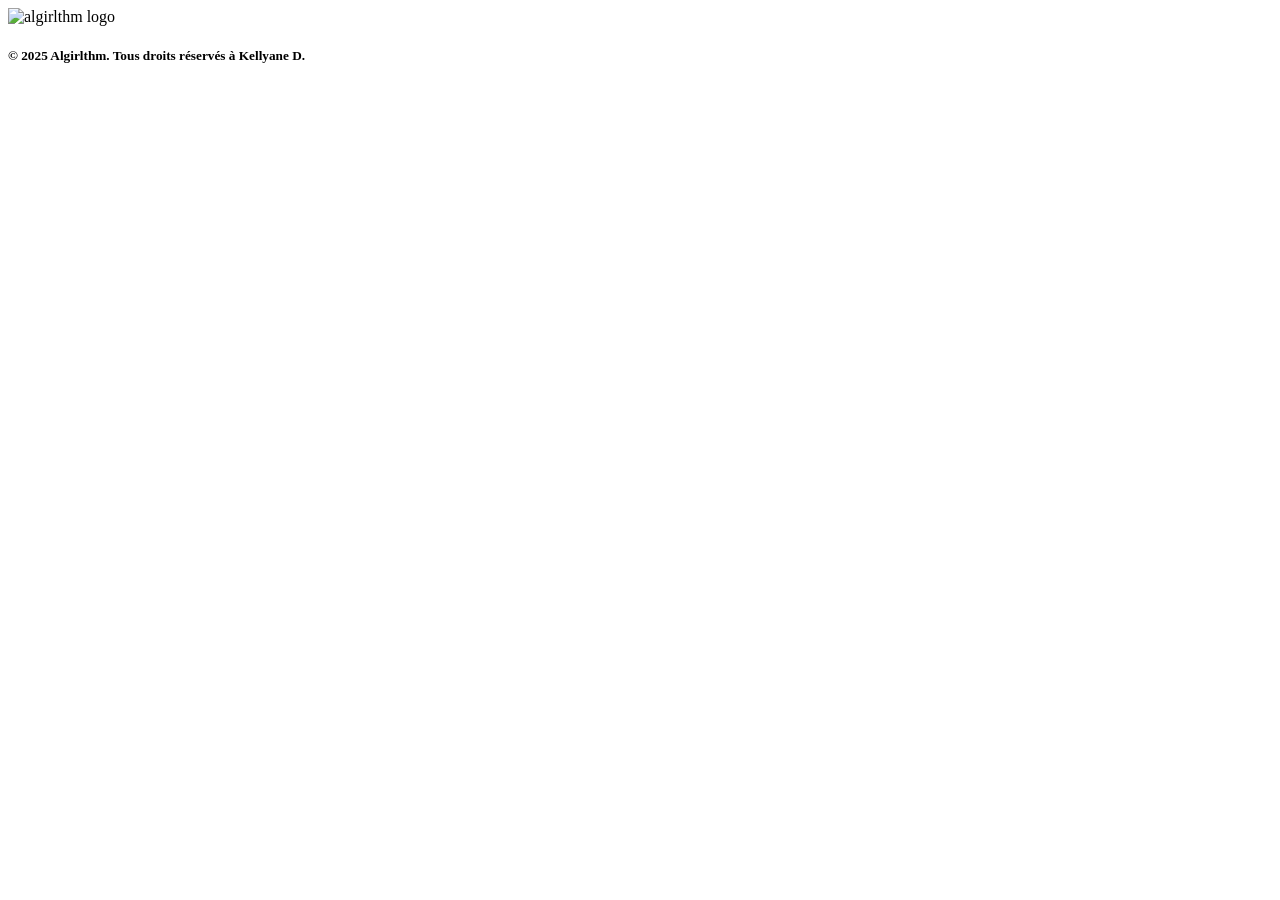
==== index.html @ b3c0ca91 "petits ajouts" ====
<!DOCTYPE html>
<html lang="fr">
    <head>
        <meta charset="UTF-8">
        <meta name="author" content="Kellyane Louise DIAKUMPUNA">
        <meta name="viewport" content="width=device-width, initial-scale=1.0">
        <title> algirlthm </title>
    </head>
    <body>
        <header>
            <img src="" class="Logo" alt="algirlthm logo" >
        </header>

        <footer>
            <h5>&copy; 2025 Algirlthm. Tous droits réservés à Kellyane D.</h5>
        </footer>
    </body>
</html>
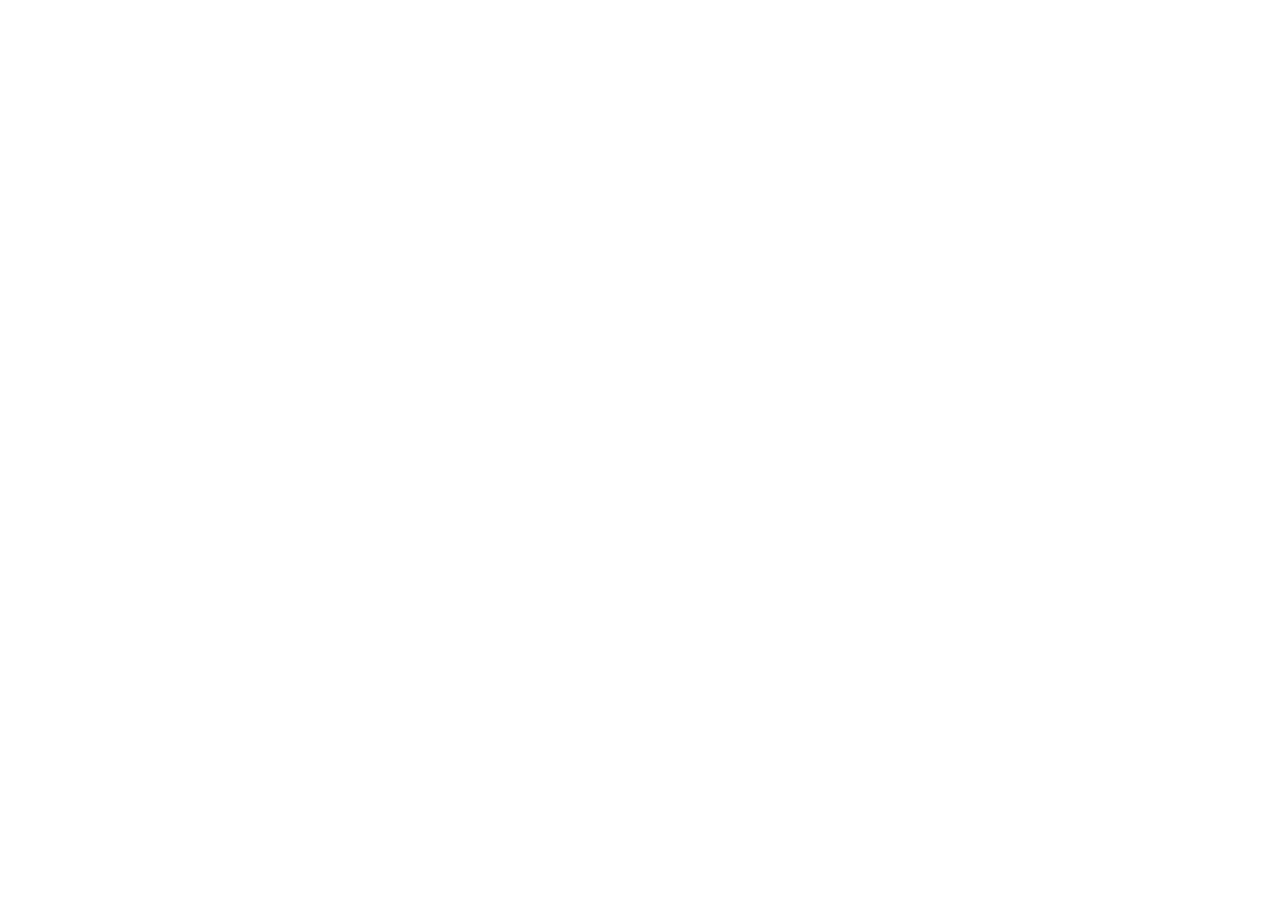
==== commit bb5d3cb4: "debut arborescence" ====
--- a/index.html
+++ b/index.html
@@ -1,18 +1,13 @@
 <!DOCTYPE html>
-<html lang="fr">
-    <head>
-        <meta charset="UTF-8">
-        <meta name="author" content="Kellyane Louise DIAKUMPUNA">
-        <meta name="viewport" content="width=device-width, initial-scale=1.0">
-        <title> algirlthm </title>
-    </head>
-    <body>
-        <header>
-            <img src="" class="Logo" alt="algirlthm logo" >
-        </header>
-
-        <footer>
-            <h5>&copy; 2025 Algirlthm. Tous droits réservés à Kellyane D.</h5>
-        </footer>
-    </body>
+<html lang="en">
+	<head>
+		<meta charset="UTF-8">
+		<meta name="viewport" content="width=device-width, initial-scale=1.0">
+		<meta name="author" content="Kellyane Louise DIAKUMPUNA">
+		<link rel="stylesheet" href="style.css">
+		<title>algirlthm</title>
+	</head>
+	<body>
+		
+	</body>
 </html>
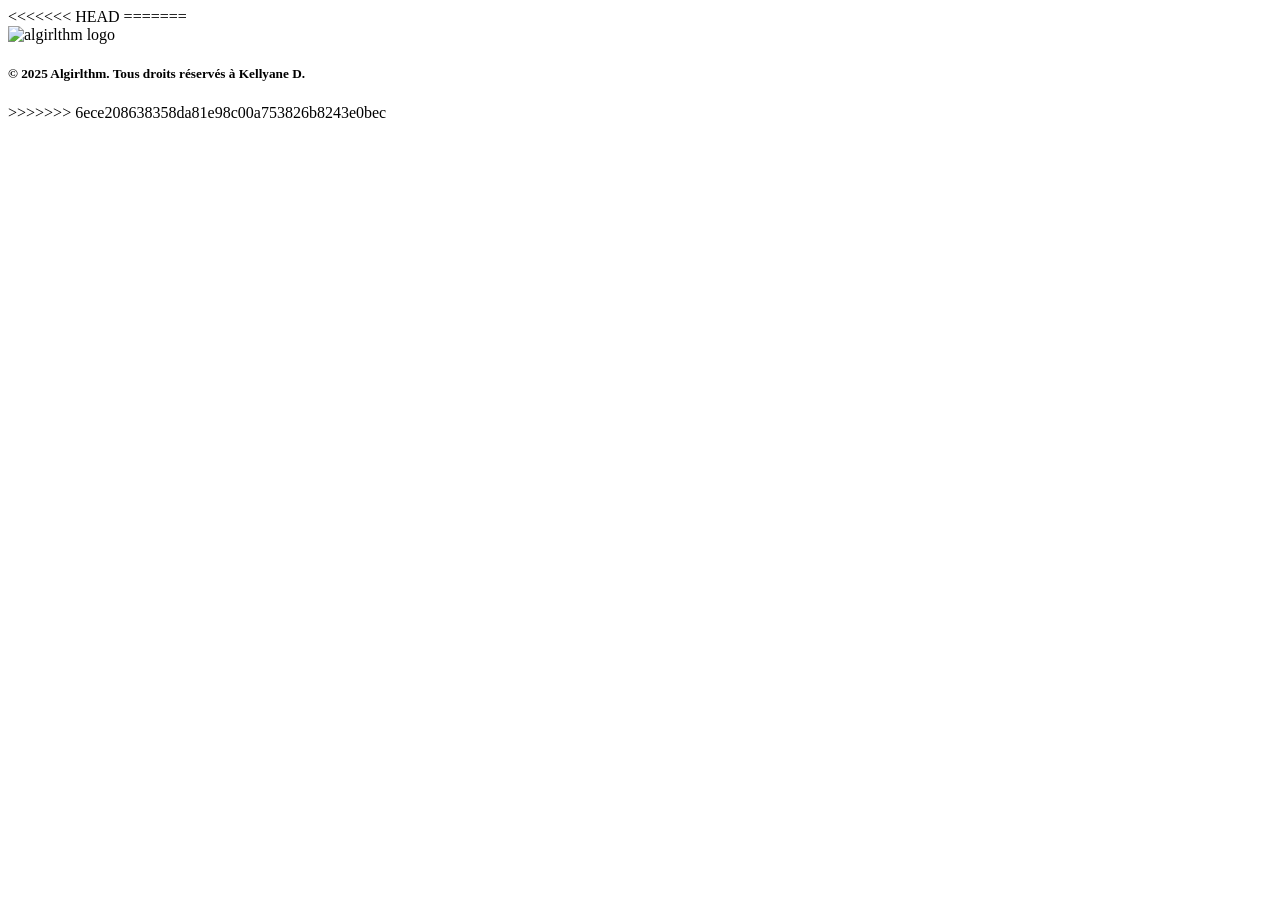
==== commit d8ea9655: "resolution de conflit" ====
--- a/index.html
+++ b/index.html
@@ -1,4 +1,5 @@
 <!DOCTYPE html>
+<<<<<<< HEAD
 <html lang="en">
 	<head>
 		<meta charset="UTF-8">
@@ -10,4 +11,23 @@
 	<body>
 		
 	</body>
+=======
+<html lang="fr">
+    <head>
+        <meta charset="UTF-8">
+        <meta name="author" content="Kellyane Louise DIAKUMPUNA">
+        <meta name="viewport" content="width=device-width, initial-scale=1.0">
+        <link rel="icon" type="" href="">
+        <title> algirlthm </title>
+    </head>
+    <body>
+        <header>
+            <img src="" class="Logo" alt="algirlthm logo" >
+        </header>
+
+        <footer>
+            <h5>&copy; 2025 Algirlthm. Tous droits réservés à Kellyane D.</h5>
+        </footer>
+    </body>
+>>>>>>> 6ece208638358da81e98c00a753826b8243e0bec
 </html>
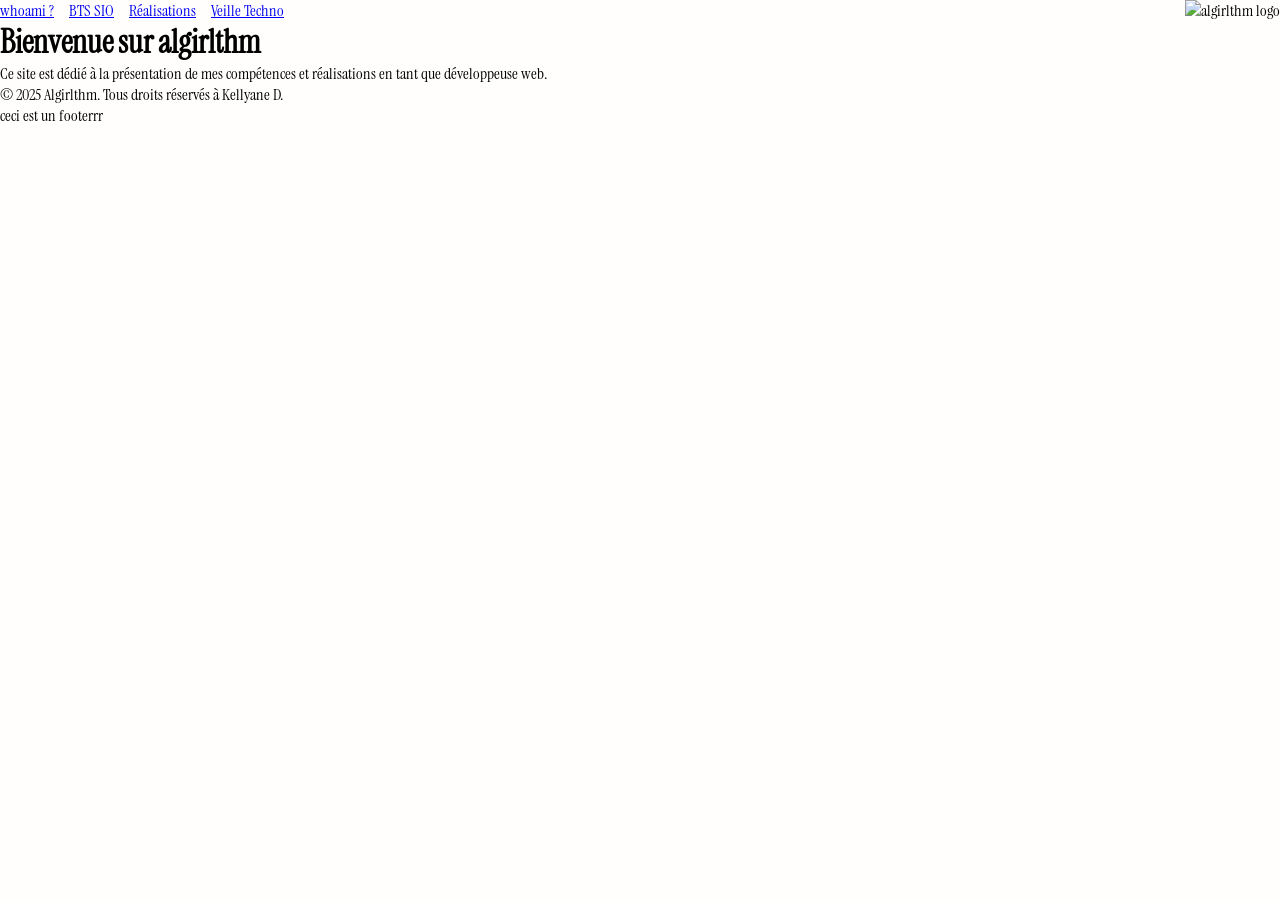
==== commit 93978519: "html + debut css header" ====
--- a/index.html
+++ b/index.html
@@ -1,33 +1,21 @@
 <!DOCTYPE html>
-<<<<<<< HEAD
-<html lang="en">
+<html lang="fr">
 	<head>
 		<meta charset="UTF-8">
 		<meta name="viewport" content="width=device-width, initial-scale=1.0">
 		<meta name="author" content="Kellyane Louise DIAKUMPUNA">
-		<link rel="stylesheet" href="style.css">
+		<link rel="stylesheet" href="css/style.css">
 		<title>algirlthm</title>
 	</head>
 	<body>
-		
+		<div id="header"></div> <!-- création artificielle du header -->
+
+		<main>
+			<h1>Bienvenue sur algirlthm</h1>
+			<p>Ce site est dédié à la présentation de mes compétences et réalisations en tant que développeuse web.</p>
+		</main>
+
+		<div id="footer"></div> <!-- création artificielle du footer -->
+		<script src="js/include.js"></script>
 	</body>
-=======
-<html lang="fr">
-    <head>
-        <meta charset="UTF-8">
-        <meta name="author" content="Kellyane Louise DIAKUMPUNA">
-        <meta name="viewport" content="width=device-width, initial-scale=1.0">
-        <link rel="icon" type="" href="">
-        <title> algirlthm </title>
-    </head>
-    <body>
-        <header>
-            <img src="" class="Logo" alt="algirlthm logo" >
-        </header>
-
-        <footer>
-            <h5>&copy; 2025 Algirlthm. Tous droits réservés à Kellyane D.</h5>
-        </footer>
-    </body>
->>>>>>> 6ece208638358da81e98c00a753826b8243e0bec
 </html>
--- a/css/style.css
+++ b/css/style.css
@@ -0,0 +1,25 @@
+/* Import 2 fonts */
+@import url('https://fonts.googleapis.com/css2?family=Instrument+Serif:ital@0;1&display=swap'); /*Instrument serif*/
+@import url('https://fonts.googleapis.com/css2?family=Graduate&display=swap'); /*Graduate*/
+
+* {
+    background-color: #fffefc;
+    margin: 0;
+    padding: 0;
+    box-sizing: border-box;
+    font-family: "Instrument Serif", serif;
+
+}
+
+/* Header style*/
+nav {
+    display: flex; /* mettre les éléments sur une même ligne */
+    justify-content: space-between; /* espacer les éléments */
+}
+
+.onglets {
+    list-style: none;
+    display: flex;
+    gap: 15px;
+}
+
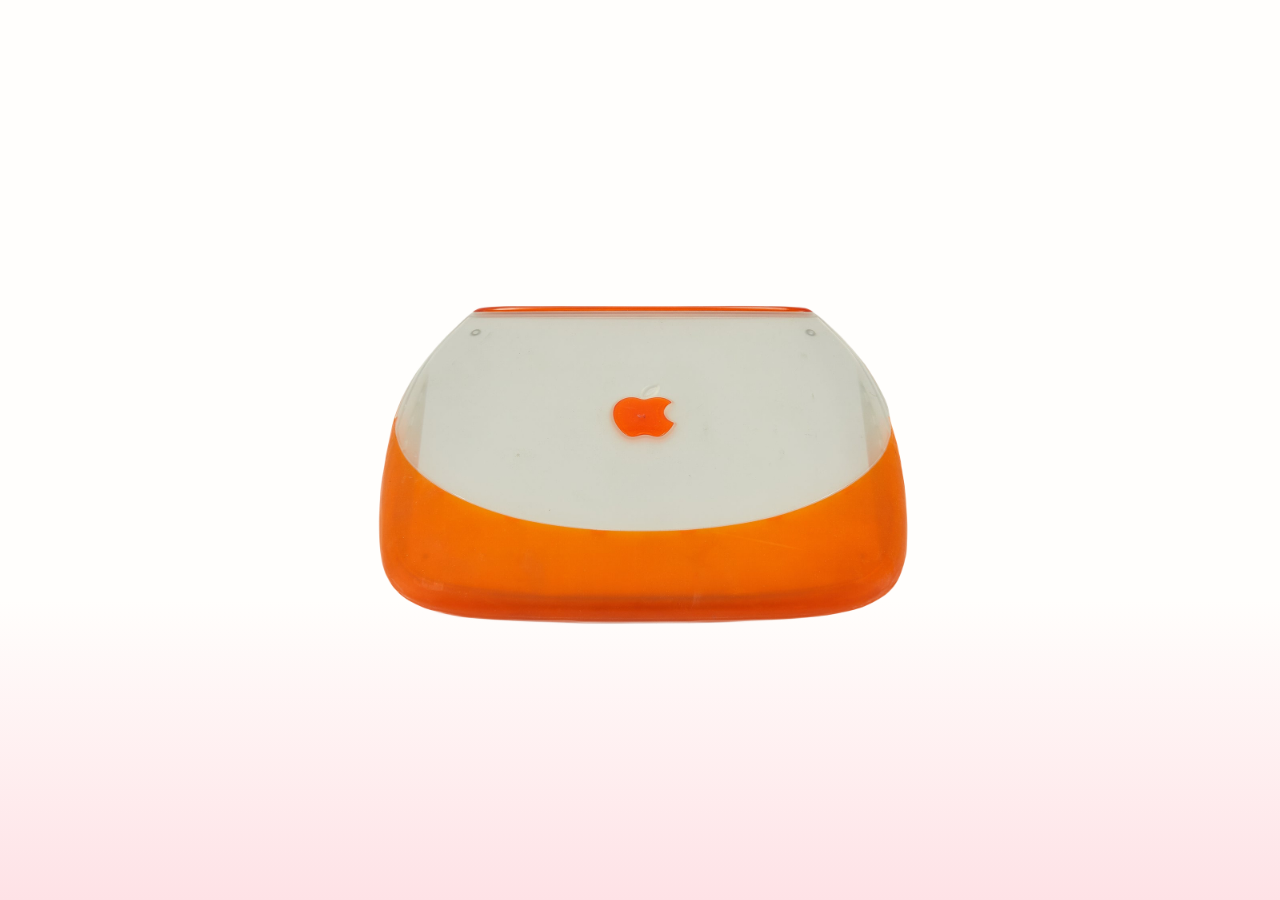
==== commit 0aac6537: "page index + restructuration du projet" ====
--- a/index.html
+++ b/index.html
@@ -7,15 +7,53 @@
 		<link rel="stylesheet" href="css/style.css">
 		<title>algirlthm</title>
 	</head>
-	<body>
-		<div id="header"></div> <!-- création artificielle du header -->
+	<style>
+		
+		.ordiFerme {
+			display: block;
+			margin : auto;
+			margin-top: 150px;
+			width: 600px;
+			height: auto;
+		}
+		#ordiOuvert {
+			position : relative;
+			text-align: center;
+		}
+		#ordiOuvert img {
+			display: block;
+			margin : auto;
+		}
+		.ecran {
+			position: absolute;
+			top: 37%;
+			left: 50%;
+			transform: translate(-50%, -50%);
+		}
+		
+	
+	</style>
 
-		<main>
-			<h1>Bienvenue sur algirlthm</h1>
-			<p>Ce site est dédié à la présentation de mes compétences et réalisations en tant que développeuse web.</p>
-		</main>
+	<body style="background-image: linear-gradient(to bottom,rgba(255,0,0,0), rgba(255,0,0,0),rgba(255,0,0,0),rgba(254, 226, 230,1)); background-attachment: fixed;">
+		<!--<p> Cliquez sur l'iBook pour l'ouvrir.</p>-->
+		<!-- ordinateur fermé -->
+		<img id="oF" class="ordiFerme" src="img/ordiClose.png" alt="ordinateurFerme" onclick="ordiEstOuvert()">
+		
+		<!-- ordinateur ouvert + texte -->
+		 <div id="ordiOuvert" style="display: none;">
+			<img src="img/ordiOpen.png" alt="ordinateurOuvert">
+				<div class="ecran">
+					<h2>Bienvenue sur mon portfolio !</h2>
+					<p>cliquez sur le bouton pour commencer : </p>
+					<a class="indexBouton" href="home.html">txt</a>
+				</div>
+		</div>
 
-		<div id="footer"></div> <!-- création artificielle du footer -->
-		<script src="js/include.js"></script>
+		<script>
+			function ordiEstOuvert() {
+				document.getElementById("ordiOuvert").style.display = "block"; //affiche l'ordinateur ouvert
+				document.getElementById("oF").style.display = "none"; // cache l'ordinateur fermé
+			}	
+		</script>
 	</body>
 </html>
--- a/css/style.css
+++ b/css/style.css
@@ -3,12 +3,10 @@
 @import url('https://fonts.googleapis.com/css2?family=Graduate&display=swap'); /*Graduate*/
 
 * {
-    background-color: #fffefc;
     margin: 0;
     padding: 0;
     box-sizing: border-box;
     font-family: "Instrument Serif", serif;
-
 }
 
 /* Header style*/
@@ -20,6 +18,44 @@
 .onglets {
     list-style: none;
     display: flex;
-    gap: 15px;
+    gap: 0px;
 }
 
+.onglet1 , .onglet2, .onglet3, .onglet4 {
+font-size: 20px;
+
+ display: flex;
+  align-items: center;
+  justify-content: center;
+
+  width: 150px;
+  height: 40px;
+  font-size: 25px;
+
+  background-color: #6c63ff;
+  clip-path: polygon(15% 0%, 85% 0%, 100% 100%, 0% 100%); /* forme de trapèzes */
+  color: white;
+    
+}
+
+.onglet1 {
+    background-color: #b9bc92;
+    color: #6f5d4f;
+}
+/*.onglet2 {
+    background-color: #6c63ff;
+    color: white;
+}*/
+/*.onglet3 {
+    background-color: #6c63ff;
+    color: white;
+}*/
+/*.onglet4 {
+    background-color: #6c63ff;
+    color: white;
+}*/
+
+/* BODY STYLE*/
+body {
+    background-color: #fffefc;
+}
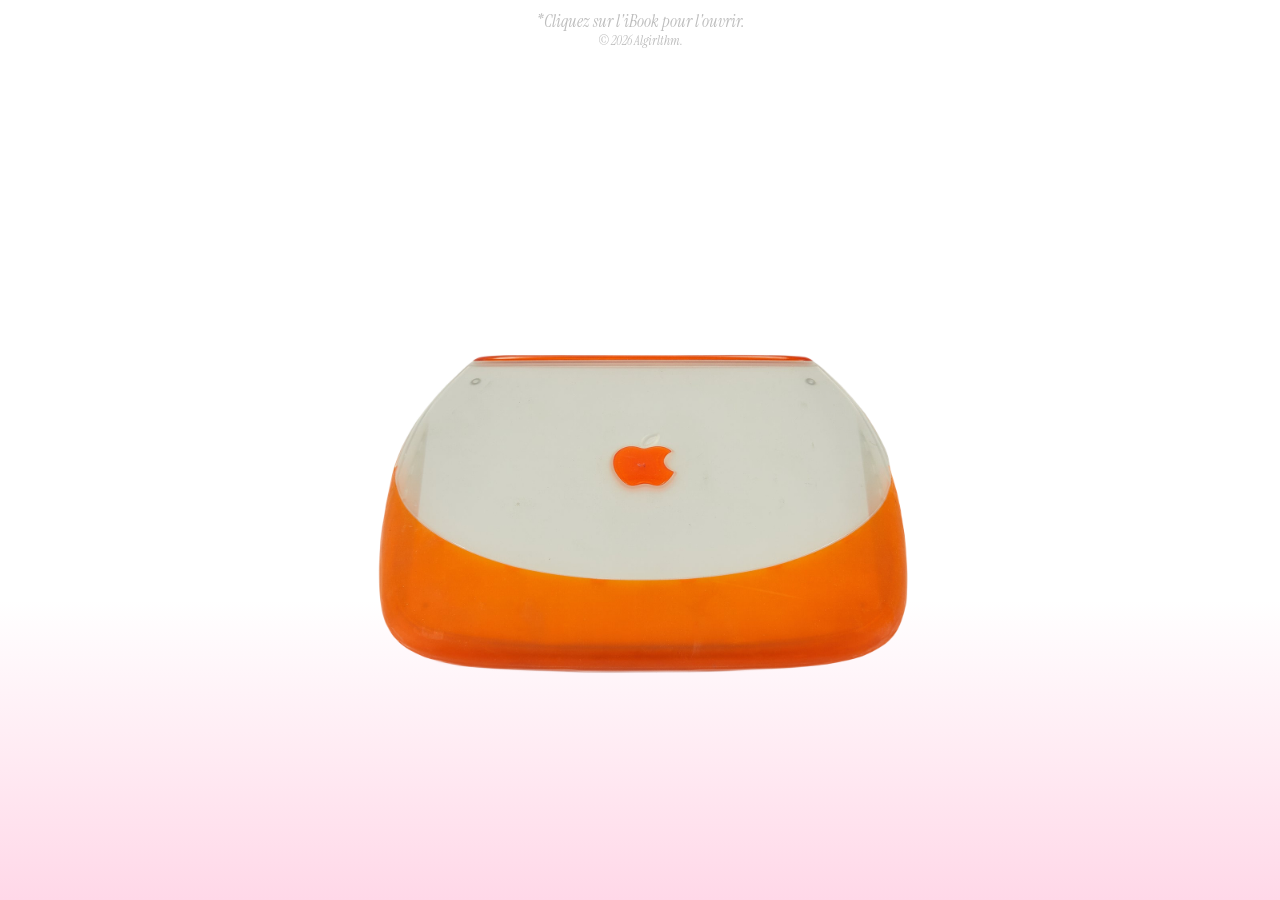
==== commit 18fa3297: "changements légrer index presque fini" ====
--- a/index.html
+++ b/index.html
@@ -4,10 +4,22 @@
 		<meta charset="UTF-8">
 		<meta name="viewport" content="width=device-width, initial-scale=1.0">
 		<meta name="author" content="Kellyane Louise DIAKUMPUNA">
+		<link rel="icon" type="image/png" href="img/logoAT.png">
 		<link rel="stylesheet" href="css/style.css">
 		<title>algirlthm</title>
 	</head>
 	<style>
+
+		#texte {
+			text-align: center;
+			margin-top: 10px;	
+		}
+
+		div p { 
+			color: var(--grisgrah2);
+			font-size: 17px;
+			font-style : oblique ;
+		}
 		
 		.ordiFerme {
 			display: block;
@@ -15,27 +27,34 @@
 			margin-top: 150px;
 			width: 600px;
 			height: auto;
+			
 		}
 		#ordiOuvert {
 			position : relative;
 			text-align: center;
+			
 		}
 		#ordiOuvert img {
 			display: block;
 			margin : auto;
 		}
 		.ecran {
-			position: absolute;
-			top: 37%;
-			left: 50%;
-			transform: translate(-50%, -50%);
+			position: absolute; 
+			top: 36%; 
+			left: 50%; 
+			transform: translate(-50%, -50%); 
+			
 		}
 		
 	
 	</style>
 
-	<body style="background-image: linear-gradient(to bottom,rgba(255,0,0,0), rgba(255,0,0,0),rgba(255,0,0,0),rgba(254, 226, 230,1)); background-attachment: fixed;">
-		<!--<p> Cliquez sur l'iBook pour l'ouvrir.</p>-->
+	<body style="background-image: linear-gradient(to bottom,rgba(255,0,0,0), rgba(255,0,0,0),rgba(255,0,0,0),rgba(255, 216, 232,1)); background-attachment: fixed;">
+		
+		<div id="texte">
+			<p>*Cliquez sur l'iBook pour l'ouvrir. <br> <p style="font-size: 13px;">&copy; 2026 Algirlthm.</p> </p>
+		</div>
+		
 		<!-- ordinateur fermé -->
 		<img id="oF" class="ordiFerme" src="img/ordiClose.png" alt="ordinateurFerme" onclick="ordiEstOuvert()">
 		
@@ -43,9 +62,9 @@
 		 <div id="ordiOuvert" style="display: none;">
 			<img src="img/ordiOpen.png" alt="ordinateurOuvert">
 				<div class="ecran">
-					<h2>Bienvenue sur mon portfolio !</h2>
-					<p>cliquez sur le bouton pour commencer : </p>
-					<a class="indexBouton" href="home.html">txt</a>
+					<h2>Bienvenue !</h2>
+					<p>pour continuer cliquez sur play. </p>
+					<a class="indexBouton" href="home.html">▶︎</a>
 				</div>
 		</div>
 
@@ -53,6 +72,7 @@
 			function ordiEstOuvert() {
 				document.getElementById("ordiOuvert").style.display = "block"; //affiche l'ordinateur ouvert
 				document.getElementById("oF").style.display = "none"; // cache l'ordinateur fermé
+				document.getElementById("texte").style.display = "none"; // cache le texte
 			}	
 		</script>
 	</body>
--- a/css/style.css
+++ b/css/style.css
@@ -1,16 +1,33 @@
 /* Import 2 fonts */
 @import url('https://fonts.googleapis.com/css2?family=Instrument+Serif:ital@0;1&display=swap'); /*Instrument serif*/
 @import url('https://fonts.googleapis.com/css2?family=Graduate&display=swap'); /*Graduate*/
+@import url('https://fonts.googleapis.com/css2?family=Jacquarda+Bastarda+9&display=swap'); /*Jacquarda Bastarda 9*/
+
+:root {
+    --blancgrah : #fffffe;
+    --grisgrah : #9e9e9e;
+    --grisgrah2: #bdbdbd;
+    --rosegrah : #ffd8e8;
+    --browngrah : #926e56;
+    --vertgrah : #DBE9B7;
+    --beigegrah: #FEFBD5;
+}
 
 * {
     margin: 0;
     padding: 0;
     box-sizing: border-box;
     font-family: "Instrument Serif", serif;
+    
+}
+
+header {
+    padding: 0 200px; /* top n bottom, left n right*/
 }
 
 /* Header style*/
 nav {
+   
     display: flex; /* mettre les éléments sur une même ligne */
     justify-content: space-between; /* espacer les éléments */
 }
@@ -54,8 +71,53 @@
     background-color: #6c63ff;
     color: white;
 }*/
+#dropdown {
+    display: none;
+    background-color: red;
+}
+#dropdown.active {
+    display: block;
+    background-color: #6f5d4f;
+}
 
-/* BODY STYLE*/
+/* body qui arrive
 body {
-    background-color: #fffefc;
+
+    
+}*/
+
+
+/* homeBODY STYLE*/
+body.homeBODY {
+    background-image:
+            radial-gradient(white 6%, transparent 7%),
+            linear-gradient(to bottom, pink, white);
+    
+        background-size:
+            40px 40px,
+            /* points */
+            100% 100%;
+        /* dégradé */
+    
+        background-repeat:
+            repeat,
+            /* points */
+            no-repeat;
+        /* dégradé */
+    
+        background-position:
+            0 0,
+            0 0;
+}
+
+
+
+main {
+    padding: 0 200px;
+
+    
+}
+
+main.whoamiMAIN {
+   
 }
